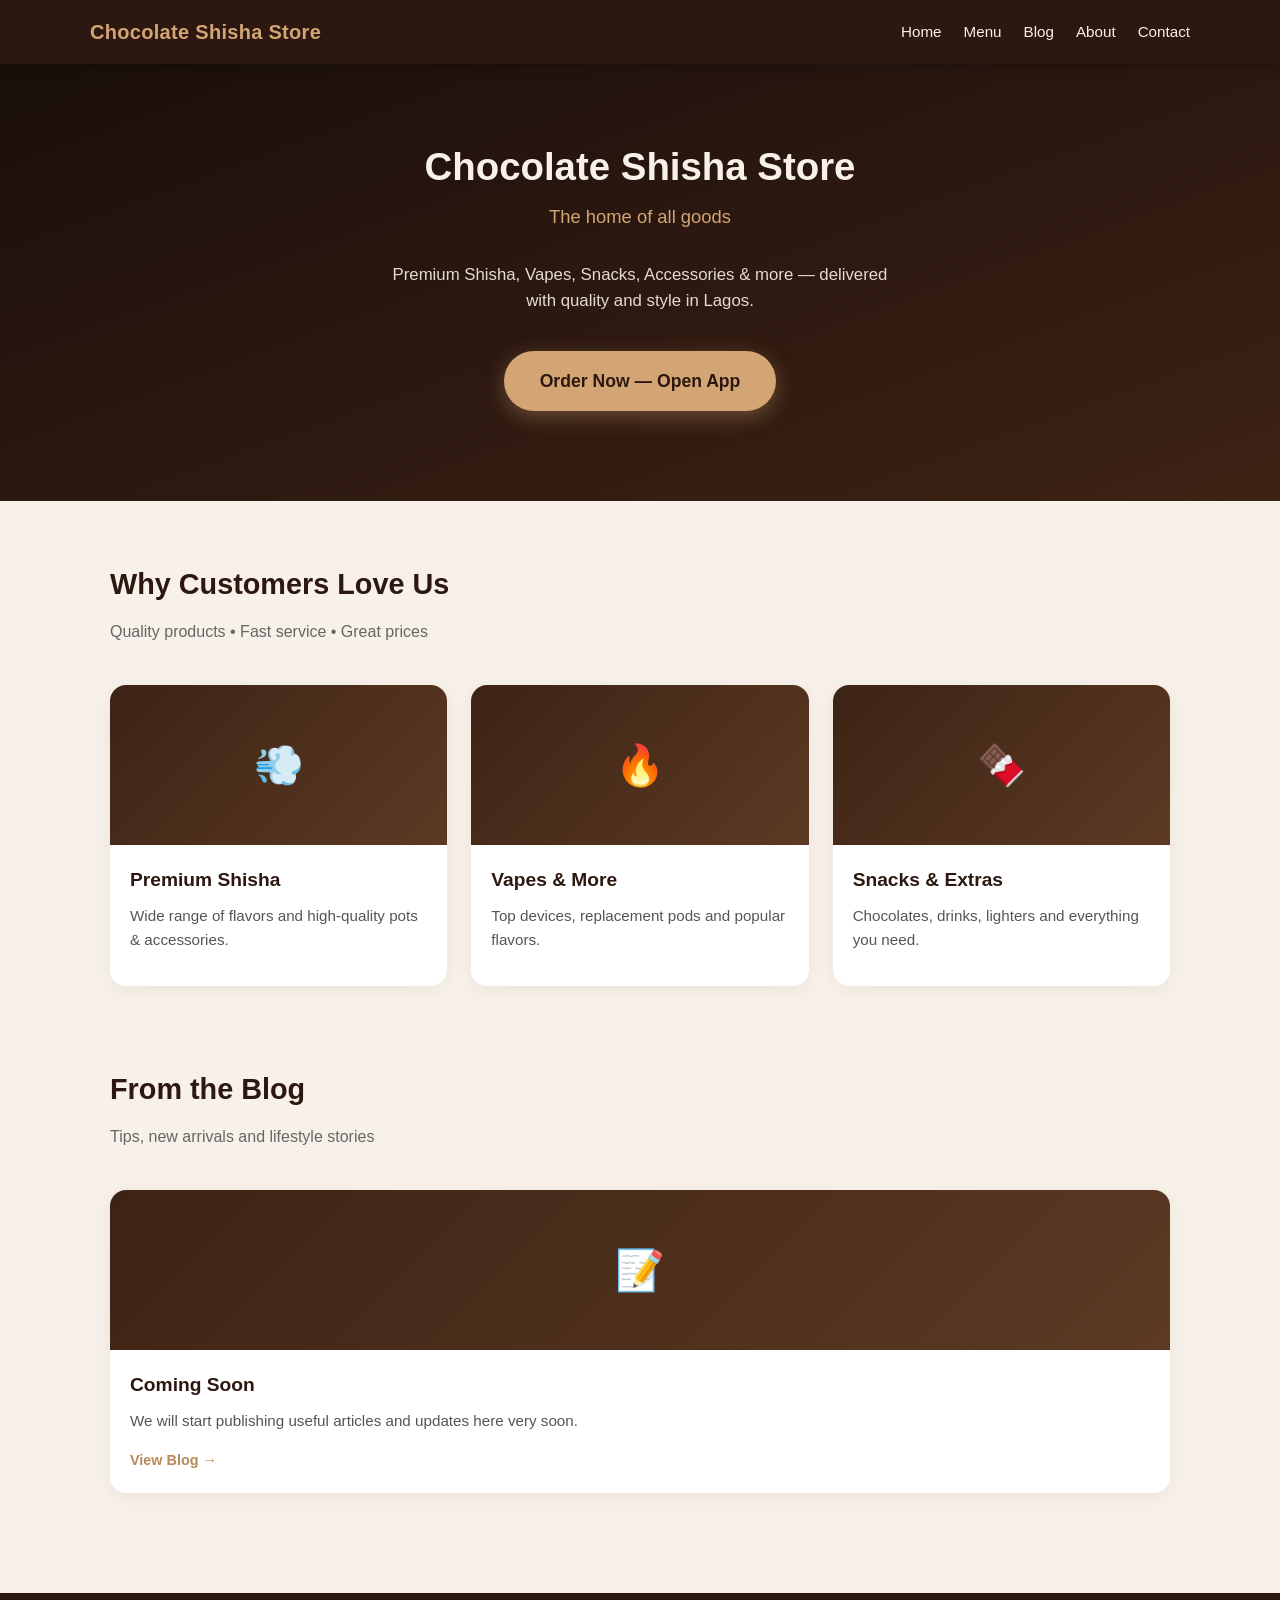
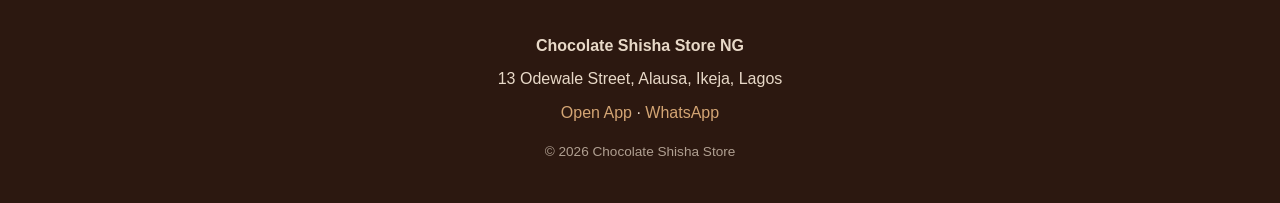
==== index.html @ 99bdd618 "Add files via upload" ====
<!DOCTYPE html>
<html lang="en">
<head>
  <meta charset="UTF-8" />
  <meta name="viewport" content="width=device-width, initial-scale=1.0" />
  <title>Chocolate Shisha Store | The Home of All Goods</title>
  <meta name="description" content="Premium Shisha, Vapes, Snacks & More in Lagos. Order easily from our app." />
  <link rel="stylesheet" href="styles.css" />
  <link rel="icon" href="https://app.puffwithchocolate.com/icon-192.png" />
</head>
<body>
  <header>
    <div class="nav">
      <div class="logo">Chocolate Shisha Store</div>
      <nav class="nav-links">
        <a href="index.html">Home</a>
        <a href="https://app.puffwithchocolate.com" target="_blank">Menu</a>
        <a href="blog.html">Blog</a>
        <a href="about.html">About</a>
        <a href="contact.html">Contact</a>
      </nav>
    </div>
  </header>

  <section class="hero">
    <h1>Chocolate Shisha Store</h1>
    <div class="tagline">The home of all goods</div>
    <p>Premium Shisha, Vapes, Snacks, Accessories & more — delivered with quality and style in Lagos.</p>
    <a href="https://app.puffwithchocolate.com" class="btn" target="_blank">Order Now — Open App</a>
  </section>

  <section class="section">
    <h2 class="section-title">Why Customers Love Us</h2>
    <p class="section-subtitle">Quality products • Fast service • Great prices</p>
    
    <div class="cards">
      <div class="card">
        <div class="card-img">💨</div>
        <div class="card-body">
          <h3>Premium Shisha</h3>
          <p>Wide range of flavors and high-quality pots & accessories.</p>
        </div>
      </div>
      <div class="card">
        <div class="card-img">🔥</div>
        <div class="card-body">
          <h3>Vapes & More</h3>
          <p>Top devices, replacement pods and popular flavors.</p>
        </div>
      </div>
      <div class="card">
        <div class="card-img">🍫</div>
        <div class="card-body">
          <h3>Snacks & Extras</h3>
          <p>Chocolates, drinks, lighters and everything you need.</p>
        </div>
      </div>
    </div>
  </section>

  <section class="section" style="padding-top: 20px;">
    <h2 class="section-title">From the Blog</h2>
    <p class="section-subtitle">Tips, new arrivals and lifestyle stories</p>
    
    <div class="cards">
      <div class="card">
        <div class="card-img">📝</div>
        <div class="card-body">
          <h3>Coming Soon</h3>
          <p>We will start publishing useful articles and updates here very soon.</p>
          <a href="blog.html" class="card-link">View Blog →</a>
        </div>
      </div>
    </div>
  </section>

  <footer>
    <p><strong>Chocolate Shisha Store NG</strong></p>
    <p style="margin: 8px 0;">13 Odewale Street, Alausa, Ikeja, Lagos</p>
    <p>
      <a href="https://app.puffwithchocolate.com">Open App</a> · 
      <a href="https://wa.me/2349168044419">WhatsApp</a>
    </p>
    <p style="margin-top: 16px; font-size: 0.85rem; opacity: 0.7;">© 2026 Chocolate Shisha Store</p>
  </footer>
</body>
</html>
---- styles.css ----
:root {
  --chocolate: #2c1810;
  --chocolate-light: #3d2314;
  --cream: #f8f1e9;
  --cream-dark: #e8d9c8;
  --gold: #d4a574;
  --gold-dark: #b8895a;
  --text: #2c1810;
  --white: #ffffff;
}

* {
  margin: 0;
  padding: 0;
  box-sizing: border-box;
}

body {
  font-family: -apple-system, BlinkMacSystemFont, 'Segoe UI', Roboto, 'Helvetica Neue', Arial, sans-serif;
  background: var(--cream);
  color: var(--text);
  line-height: 1.6;
}

a { text-decoration: none; color: inherit; }

/* Header */
header {
  background: var(--chocolate);
  color: var(--cream);
  padding: 16px 20px;
  position: sticky;
  top: 0;
  z-index: 100;
  box-shadow: 0 2px 12px rgba(0,0,0,0.25);
}

.nav {
  max-width: 1100px;
  margin: 0 auto;
  display: flex;
  justify-content: space-between;
  align-items: center;
}

.logo {
  font-size: 1.25rem;
  font-weight: 700;
  letter-spacing: 0.3px;
  color: var(--gold);
}

.nav-links {
  display: flex;
  gap: 22px;
  font-size: 0.95rem;
}

.nav-links a:hover { color: var(--gold); }

/* Hero */
.hero {
  background: linear-gradient(160deg, #1a0f0a 0%, #2c1810 50%, #3d2314 100%);
  color: var(--cream);
  text-align: center;
  padding: 80px 20px 90px;
}

.hero h1 {
  font-size: 2.4rem;
  font-weight: 800;
  margin-bottom: 12px;
  line-height: 1.2;
}

.hero .tagline {
  font-size: 1.15rem;
  color: var(--gold);
  margin-bottom: 30px;
  font-weight: 500;
}

.hero p {
  max-width: 520px;
  margin: 0 auto 36px;
  opacity: 0.9;
  font-size: 1.05rem;
}

.btn {
  display: inline-block;
  background: var(--gold);
  color: var(--chocolate);
  padding: 16px 36px;
  border-radius: 50px;
  font-weight: 700;
  font-size: 1.1rem;
  transition: all 0.2s ease;
  box-shadow: 0 6px 20px rgba(212, 165, 116, 0.35);
}

.btn:hover {
  background: #e0b585;
  transform: translateY(-2px);
}

.btn-outline {
  background: transparent;
  border: 2px solid var(--gold);
  color: var(--gold);
  margin-left: 12px;
}

/* Sections */
.section {
  max-width: 1100px;
  margin: 0 auto;
  padding: 60px 20px;
}

.section-title {
  font-size: 1.8rem;
  margin-bottom: 12px;
  color: var(--chocolate);
}

.section-subtitle {
  color: #666;
  margin-bottom: 40px;
}

/* Cards */
.cards {
  display: grid;
  grid-template-columns: repeat(auto-fit, minmax(280px, 1fr));
  gap: 24px;
}

.card {
  background: var(--white);
  border-radius: 16px;
  overflow: hidden;
  box-shadow: 0 4px 20px rgba(0,0,0,0.06);
  transition: transform 0.2s ease;
}

.card:hover { transform: translateY(-4px); }

.card-img {
  height: 160px;
  background: linear-gradient(135deg, #3d2314, #5c3a24);
  display: flex;
  align-items: center;
  justify-content: center;
  color: var(--gold);
  font-size: 2.5rem;
}

.card-body { padding: 20px; }

.card-body h3 {
  font-size: 1.2rem;
  margin-bottom: 8px;
}

.card-body p {
  font-size: 0.95rem;
  color: #555;
  margin-bottom: 14px;
}

.card-link {
  color: var(--gold-dark);
  font-weight: 600;
  font-size: 0.9rem;
}

/* About & Contact */
.content-box {
  background: var(--white);
  border-radius: 16px;
  padding: 32px;
  box-shadow: 0 4px 20px rgba(0,0,0,0.05);
  max-width: 700px;
}

/* Footer */
footer {
  background: var(--chocolate);
  color: var(--cream-dark);
  text-align: center;
  padding: 40px 20px;
  margin-top: 40px;
}

footer a { color: var(--gold); }

/* Mobile */
@media (max-width: 700px) {
  .hero h1 { font-size: 1.9rem; }
  .nav-links { gap: 14px; font-size: 0.85rem; }
  .btn-outline { display: none; }
}
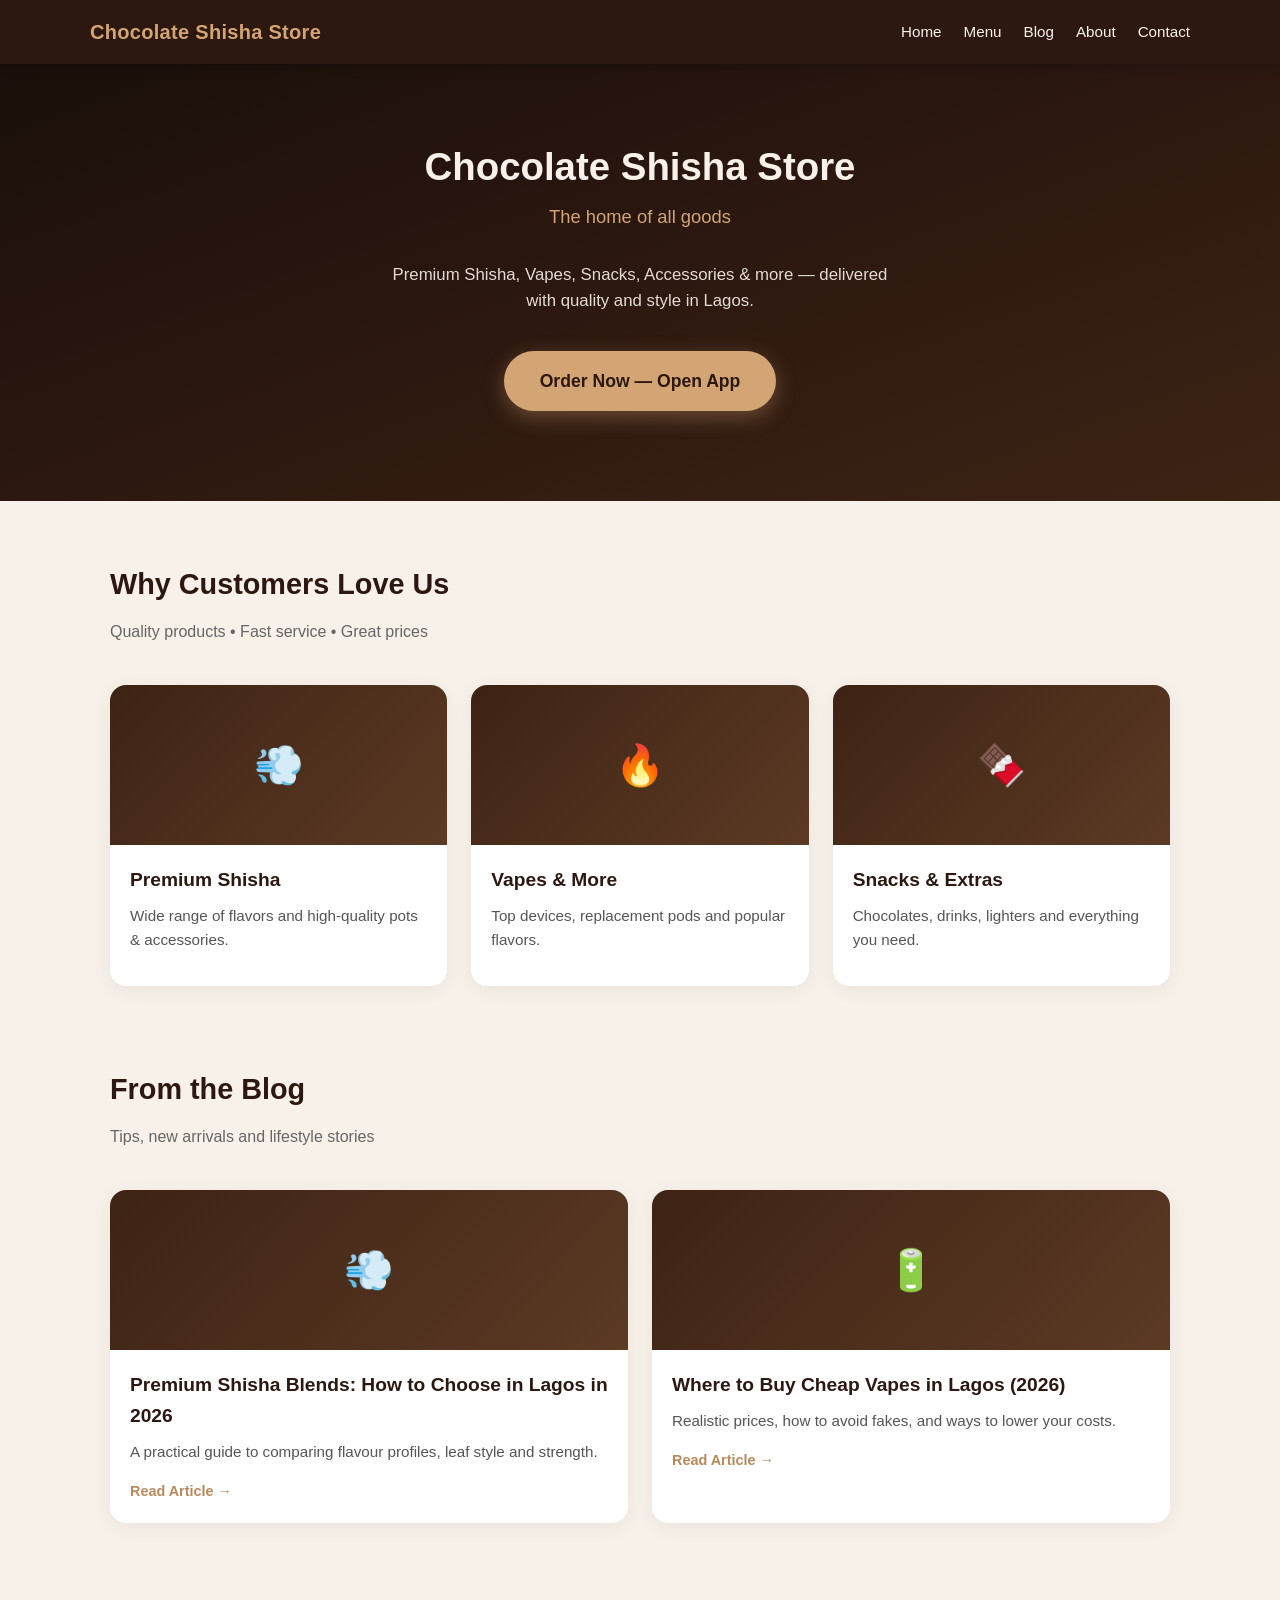
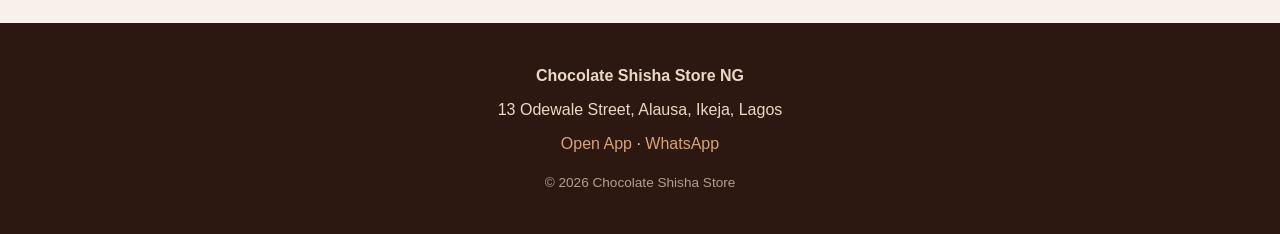
==== commit ff57df63: "Add files via upload" ====
--- a/index.html
+++ b/index.html
@@ -64,11 +64,19 @@
     
     <div class="cards">
       <div class="card">
-        <div class="card-img">📝</div>
+        <div class="card-img">💨</div>
         <div class="card-body">
-          <h3>Coming Soon</h3>
-          <p>We will start publishing useful articles and updates here very soon.</p>
-          <a href="blog.html" class="card-link">View Blog →</a>
+          <h3>Premium Shisha Blends: How to Choose in Lagos in 2026</h3>
+          <p>A practical guide to comparing flavour profiles, leaf style and strength.</p>
+          <a href="premium-shisha-blends-lagos.html" class="card-link">Read Article →</a>
+        </div>
+      </div>
+      <div class="card">
+        <div class="card-img">🔋</div>
+        <div class="card-body">
+          <h3>Where to Buy Cheap Vapes in Lagos (2026)</h3>
+          <p>Realistic prices, how to avoid fakes, and ways to lower your costs.</p>
+          <a href="buy-cheap-vapes-lagos.html" class="card-link">Read Article →</a>
         </div>
       </div>
     </div>
